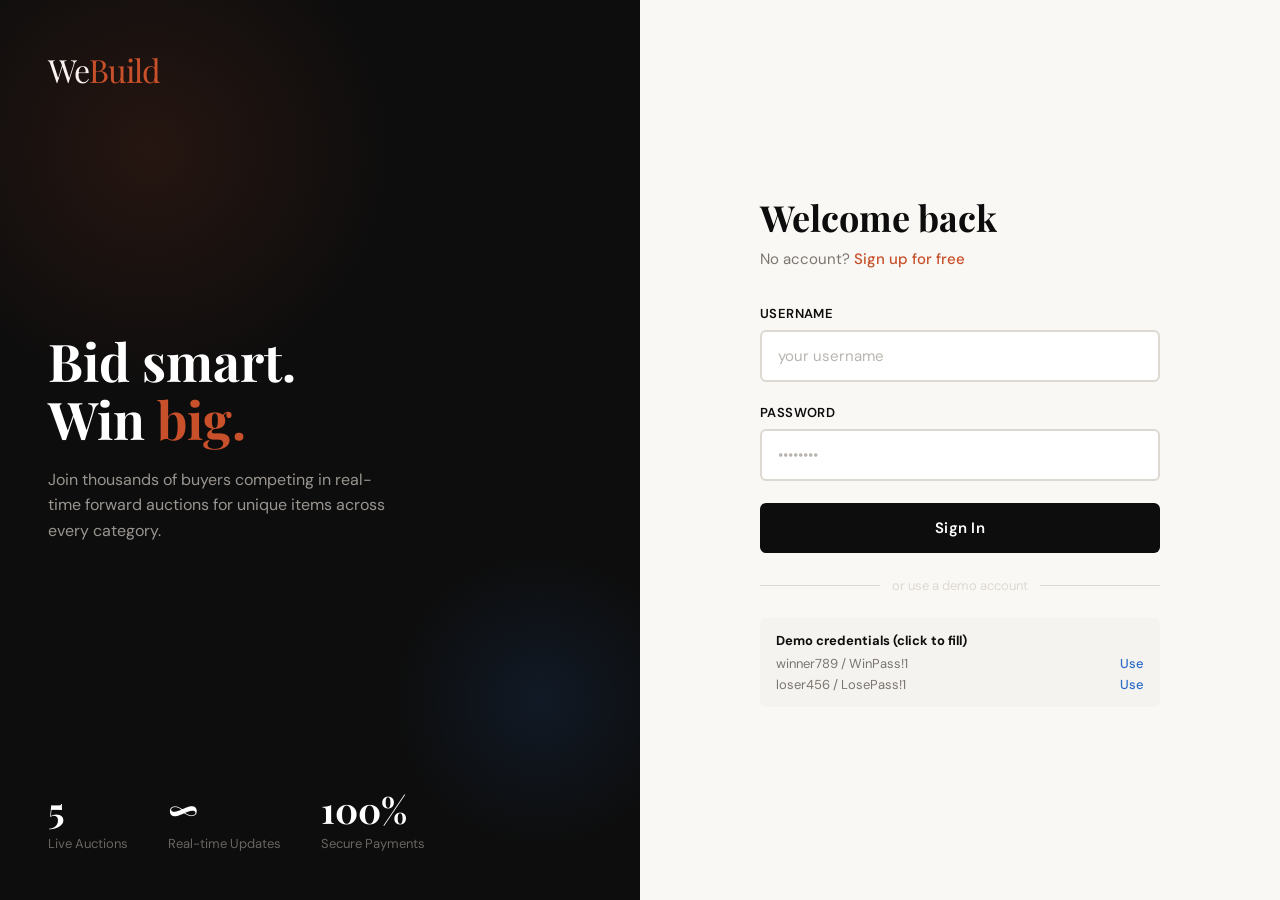
==== client/index.html @ c0a7feaf "WebSocket implemetation & initial html files for UI" ====
<!DOCTYPE html>
<html lang="en">
<head>
    <meta charset="UTF-8">
    <meta name="viewport" content="width=device-width, initial-scale=1.0">
    <title>Browse Auctions — WeBuild</title>
    <link href="https://fonts.googleapis.com/css2?family=Playfair+Display:wght@700;900&family=DM+Sans:wght@300;400;500;600&display=swap" rel="stylesheet">
    <style>
  :root {
    --ink: #0d0d0d;
    --paper: #faf8f4;
    --accent: #c8502a;
    --accent2: #2a6bc8;
    --muted: #7a7570;
    --border: #ddd9d2;
    --card: #ffffff;
  }
  * { box-sizing: border-box; margin: 0; padding: 0; }
  body { font-family: 'DM Sans', sans-serif; background: var(--paper); color: var(--ink); }

  /* NAV */
  nav {
    background: var(--ink);
    padding: 0 40px;
    display: flex;
    align-items: center;
    justify-content: space-between;
    height: 60px;
    position: sticky; top: 0; z-index: 100;
  }
  .brand { font-family: 'Playfair Display', serif; font-size: 22px; color: white; text-decoration: none; }
  .brand span { color: var(--accent); }
  .nav-right { display: flex; align-items: center; gap: 24px; }
  .nav-user { color: #9a9590; font-size: 14px; }
  .nav-user strong { color: white; }
  .btn-signout {
    background: transparent;
    border: 1px solid #444;
    color: #aaa;
    padding: 7px 16px;
    border-radius: 4px;
    font-family: 'DM Sans', sans-serif;
    font-size: 13px;
    cursor: pointer;
    transition: all 0.2s;
  }
  .btn-signout:hover { border-color: var(--accent); color: var(--accent); }

  /* HERO */
  .hero {
    background: var(--ink);
    padding: 60px 40px 48px;
    color: white;
  }
  .hero h1 { font-family: 'Playfair Display', serif; font-size: 48px; line-height: 1.1; margin-bottom: 12px; }
  .hero h1 em { color: var(--accent); font-style: normal; }
  .hero p { color: #9a9590; font-size: 16px; max-width: 500px; margin-bottom: 28px; }

  .search-row { display: flex; gap: 12px; flex-wrap: wrap; }
  .search-input-wrap { position: relative; flex: 1; min-width: 240px; max-width: 400px; }
  .search-input-wrap input {
    width: 100%;
    padding: 13px 16px 13px 44px;
    background: #1a1a1a;
    border: 1px solid #333;
    border-radius: 6px;
    color: white;
    font-family: 'DM Sans', sans-serif;
    font-size: 15px;
    outline: none;
    transition: border-color 0.2s;
  }
  .search-input-wrap input:focus { border-color: var(--accent); }
  .search-input-wrap input::placeholder { color: #555; }
  .search-icon {
    position: absolute;
    left: 14px; top: 50%;
    transform: translateY(-50%);
    color: #555; font-size: 16px;
  }
  .btn-search {
    padding: 13px 24px;
    background: var(--accent);
    color: white;
    border: none;
    border-radius: 6px;
    font-family: 'DM Sans', sans-serif;
    font-size: 15px;
    font-weight: 600;
    cursor: pointer;
    transition: background 0.2s;
  }
  .btn-search:hover { background: #b04020; }

  /* FILTERS */
  .filters {
    padding: 20px 40px;
    background: white;
    border-bottom: 1px solid var(--border);
    display: flex;
    gap: 10px;
    flex-wrap: wrap;
    align-items: center;
  }
  .filter-label { font-size: 13px; font-weight: 600; color: var(--muted); margin-right: 4px; }
  .chip {
    padding: 7px 16px;
    border-radius: 100px;
    border: 1.5px solid var(--border);
    background: white;
    font-family: 'DM Sans', sans-serif;
    font-size: 13px;
    cursor: pointer;
    transition: all 0.15s;
    color: var(--ink);
  }
  .chip:hover { border-color: var(--ink); }
  .chip.active { background: var(--ink); color: white; border-color: var(--ink); }

  /* MAIN */
  .main { padding: 36px 40px; }
  .results-info { font-size: 14px; color: var(--muted); margin-bottom: 24px; }
  .results-info strong { color: var(--ink); }

  .grid {
    display: grid;
    grid-template-columns: repeat(auto-fill, minmax(280px, 1fr));
    gap: 24px;
  }

  .card {
    background: white;
    border-radius: 10px;
    overflow: hidden;
    border: 1px solid var(--border);
    cursor: pointer;
    transition: transform 0.2s, box-shadow 0.2s;
    text-decoration: none;
    color: var(--ink);
    display: block;
  }
  .card:hover { transform: translateY(-4px); box-shadow: 0 12px 32px rgba(0,0,0,0.1); }

  .card-img {
    height: 180px;
    background: linear-gradient(135deg, #f0ece4 0%, #e0dcd4 100%);
    display: flex;
    align-items: center;
    justify-content: center;
    font-size: 56px;
    position: relative;
  }
  .card-badge {
    position: absolute;
    top: 12px; right: 12px;
    background: #22c55e;
    color: white;
    font-size: 11px;
    font-weight: 700;
    padding: 4px 10px;
    border-radius: 100px;
    text-transform: uppercase;
    letter-spacing: 0.05em;
  }
  .card-badge.ending { background: var(--accent); }

  .card-body { padding: 18px; }
  .card-category { font-size: 11px; font-weight: 700; text-transform: uppercase; letter-spacing: 0.08em; color: var(--muted); margin-bottom: 6px; }
  .card-name { font-family: 'Playfair Display', serif; font-size: 20px; margin-bottom: 4px; line-height: 1.2; }
  .card-desc { font-size: 13px; color: var(--muted); margin-bottom: 16px; line-height: 1.4; white-space: nowrap; overflow: hidden; text-overflow: ellipsis; }
  .card-footer { display: flex; justify-content: space-between; align-items: flex-end; border-top: 1px solid var(--border); padding-top: 14px; }
  .bid-info {}
  .bid-label { font-size: 11px; color: var(--muted); text-transform: uppercase; letter-spacing: 0.05em; }
  .bid-amount { font-family: 'Playfair Display', serif; font-size: 22px; color: var(--accent); }
  .timer { text-align: right; }
  .timer-label { font-size: 11px; color: var(--muted); text-transform: uppercase; letter-spacing: 0.05em; }
  .timer-value { font-size: 14px; font-weight: 600; color: var(--ink); }
  .timer-value.urgent { color: var(--accent); }

  .empty {
    text-align: center;
    padding: 80px 20px;
    color: var(--muted);
  }
  .empty h3 { font-family: 'Playfair Display', serif; font-size: 28px; color: var(--ink); margin-bottom: 8px; }

  .loading {
    display: flex;
    justify-content: center;
    padding: 80px;
  }
  .loading-dot {
    width: 10px; height: 10px;
    background: var(--accent);
    border-radius: 50%;
    margin: 0 5px;
    animation: bounce 0.8s ease-in-out infinite;
  }
  .loading-dot:nth-child(2) { animation-delay: 0.15s; }
  .loading-dot:nth-child(3) { animation-delay: 0.3s; }
  @keyframes bounce { 0%,80%,100% { transform: scale(0.8); opacity: 0.5; } 40% { transform: scale(1.2); opacity: 1; } }

  .category-emoji { font-size: 48px; }
</style>
</head>
<body>

<nav>
    <a class="brand" href="index.html">We<span>Build</span></a>
    <div class="nav-right">
        <span class="nav-user">Signed in as <strong id="navUsername"></strong></span>
        <button class="btn-signout" onclick="signOut()">Sign Out</button>
    </div>
</nav>

<div class="hero">
    <h1>Live <em>Auctions</em><br>happening now</h1>
    <p>Place your bid before the timer runs out. Highest bid wins.</p>
    <div class="search-row">
        <div class="search-input-wrap">
            <span class="search-icon">🔍</span>
            <input type="text" id="searchInput" placeholder="Search items..." onkeydown="if(event.key==='Enter') search()">
        </div>
        <button class="btn-search" onclick="search()">Search</button>
        <button class="btn-search" style="background:#333;" onclick="clearSearch()">All Items</button>
    </div>
</div>

<div class="filters">
    <span class="filter-label">Category:</span>
    <button class="chip active" onclick="filterCategory(this, '')">All</button>
    <button class="chip" onclick="filterCategory(this, 'Electronics')">Electronics</button>
    <button class="chip" onclick="filterCategory(this, 'Accessories')">Accessories</button>
    <button class="chip" onclick="filterCategory(this, 'Antiques')">Antiques</button>
    <button class="chip" onclick="filterCategory(this, 'Sports')">Sports</button>
    <button class="chip" onclick="filterCategory(this, 'Furniture')">Furniture</button>
</div>

<div class="main">
    <p class="results-info" id="resultsInfo"></p>
    <div id="grid" class="grid">
        <div class="loading">
            <div class="loading-dot"></div>
            <div class="loading-dot"></div>
            <div class="loading-dot"></div>
        </div>
    </div>
</div>

<script src="shared.js"></script>
<script>
  requireAuth();
  document.getElementById("navUsername").textContent = getUsername();

  const EMOJI = { Electronics: "💻", Accessories: "⌚", Antiques: "🏺", Sports: "🚴", Furniture: "🛋️" };

  let allItems = [];
  let activeCategory = "";

  async function loadItems(url = "/items") {
    document.getElementById("grid").innerHTML = `<div class="loading"><div class="loading-dot"></div><div class="loading-dot"></div><div class="loading-dot"></div></div>`;
    try {
      const res = await apiFetch(url);
      const data = await res.json();
      allItems = Array.isArray(data) ? data : (data.value || []);
      renderItems(allItems);
    } catch (e) {
      document.getElementById("grid").innerHTML = `<div class="empty"><h3>Could not load items</h3><p>Make sure all services are running.</p></div>`;
    }
  }

  function renderItems(items) {
    const grid = document.getElementById("grid");
    const info = document.getElementById("resultsInfo");
    if (!items.length) {
      grid.innerHTML = `<div class="empty"><h3>No items found</h3><p>Try a different search or category.</p></div>`;
      info.textContent = "No results found.";
      return;
    }
    info.innerHTML = `Showing <strong>${items.length}</strong> active auction${items.length !== 1 ? "s" : ""}`;
    grid.innerHTML = items.map(item => {
      const emoji = EMOJI[item.category] || "📦";
      const endTime = new Date(item.auctionEndTime);
      const secsLeft = Math.max(0, Math.floor((endTime - Date.now()) / 1000));
      const timeStr = formatTime(secsLeft);
      const urgent = secsLeft < 3600;
      return `
        <a class="card" href="item-detail.html?id=${item.id}">
          <div class="card-img">
            <span class="category-emoji">${emoji}</span>
            <span class="card-badge ${urgent ? 'ending' : ''}">${urgent ? 'Ending Soon' : 'Live'}</span>
          </div>
          <div class="card-body">
            <div class="card-category">${item.category}</div>
            <div class="card-name">${item.name}</div>
            <div class="card-desc">${item.description}</div>
            <div class="card-footer">
              <div class="bid-info">
                <div class="bid-label">Current Bid</div>
                <div class="bid-amount">$${item.startingPrice}</div>
              </div>
              <div class="timer">
                <div class="timer-label">Time Left</div>
                <div class="timer-value ${urgent ? 'urgent' : ''}">${timeStr}</div>
              </div>
            </div>
          </div>
        </a>`;
    }).join("");
  }

  function formatTime(secs) {
    if (secs <= 0) return "Ended";
    const d = Math.floor(secs / 86400);
    const h = Math.floor((secs % 86400) / 3600);
    const m = Math.floor((secs % 3600) / 60);
    if (d > 0) return `${d}d ${h}h`;
    if (h > 0) return `${h}h ${m}m`;
    return `${m}m ${secs % 60}s`;
  }

  function search() {
    const kw = document.getElementById("searchInput").value.trim();
    if (!kw) { loadItems(); return; }
    loadItems(`/items/search?keyword=${encodeURIComponent(kw)}`);
  }

  function clearSearch() {
    document.getElementById("searchInput").value = "";
    activeCategory = "";
    document.querySelectorAll(".chip").forEach(c => c.classList.remove("active"));
    document.querySelector(".chip").classList.add("active");
    loadItems();
  }

  function filterCategory(el, cat) {
    document.querySelectorAll(".chip").forEach(c => c.classList.remove("active"));
    el.classList.add("active");
    activeCategory = cat;
    loadItems(cat ? `/items/category/${cat}` : "/items");
  }

  loadItems();
  // Refresh bids every 15 seconds
  setInterval(() => loadItems(activeCategory ? `/items/category/${activeCategory}` : "/items"), 15000);
</script>
</body>
</html>
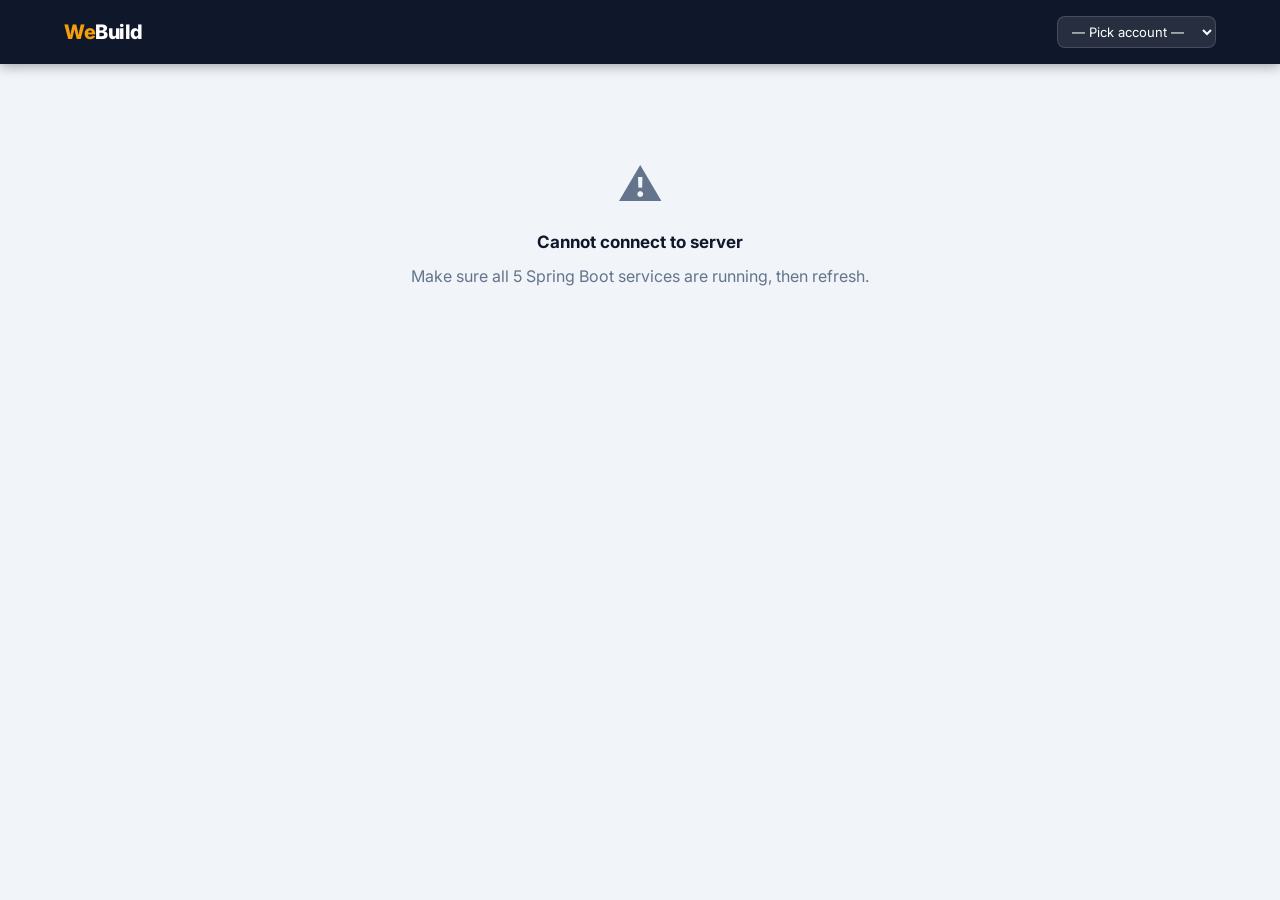
==== commit 4355c4ce: "Front End UI Files containing the front end implementation for the  Browse Items / Home, Item Detail" ====
--- a/client/index.html
+++ b/client/index.html
@@ -1,348 +1,25 @@
 <!DOCTYPE html>
 <html lang="en">
 <head>
-    <meta charset="UTF-8">
-    <meta name="viewport" content="width=device-width, initial-scale=1.0">
-    <title>Browse Auctions — WeBuild</title>
-    <link href="https://fonts.googleapis.com/css2?family=Playfair+Display:wght@700;900&family=DM+Sans:wght@300;400;500;600&display=swap" rel="stylesheet">
-    <style>
-  :root {
-    --ink: #0d0d0d;
-    --paper: #faf8f4;
-    --accent: #c8502a;
-    --accent2: #2a6bc8;
-    --muted: #7a7570;
-    --border: #ddd9d2;
-    --card: #ffffff;
-  }
-  * { box-sizing: border-box; margin: 0; padding: 0; }
-  body { font-family: 'DM Sans', sans-serif; background: var(--paper); color: var(--ink); }
-
-  /* NAV */
-  nav {
-    background: var(--ink);
-    padding: 0 40px;
-    display: flex;
-    align-items: center;
-    justify-content: space-between;
-    height: 60px;
-    position: sticky; top: 0; z-index: 100;
-  }
-  .brand { font-family: 'Playfair Display', serif; font-size: 22px; color: white; text-decoration: none; }
-  .brand span { color: var(--accent); }
-  .nav-right { display: flex; align-items: center; gap: 24px; }
-  .nav-user { color: #9a9590; font-size: 14px; }
-  .nav-user strong { color: white; }
-  .btn-signout {
-    background: transparent;
-    border: 1px solid #444;
-    color: #aaa;
-    padding: 7px 16px;
-    border-radius: 4px;
-    font-family: 'DM Sans', sans-serif;
-    font-size: 13px;
-    cursor: pointer;
-    transition: all 0.2s;
-  }
-  .btn-signout:hover { border-color: var(--accent); color: var(--accent); }
-
-  /* HERO */
-  .hero {
-    background: var(--ink);
-    padding: 60px 40px 48px;
-    color: white;
-  }
-  .hero h1 { font-family: 'Playfair Display', serif; font-size: 48px; line-height: 1.1; margin-bottom: 12px; }
-  .hero h1 em { color: var(--accent); font-style: normal; }
-  .hero p { color: #9a9590; font-size: 16px; max-width: 500px; margin-bottom: 28px; }
-
-  .search-row { display: flex; gap: 12px; flex-wrap: wrap; }
-  .search-input-wrap { position: relative; flex: 1; min-width: 240px; max-width: 400px; }
-  .search-input-wrap input {
-    width: 100%;
-    padding: 13px 16px 13px 44px;
-    background: #1a1a1a;
-    border: 1px solid #333;
-    border-radius: 6px;
-    color: white;
-    font-family: 'DM Sans', sans-serif;
-    font-size: 15px;
-    outline: none;
-    transition: border-color 0.2s;
-  }
-  .search-input-wrap input:focus { border-color: var(--accent); }
-  .search-input-wrap input::placeholder { color: #555; }
-  .search-icon {
-    position: absolute;
-    left: 14px; top: 50%;
-    transform: translateY(-50%);
-    color: #555; font-size: 16px;
-  }
-  .btn-search {
-    padding: 13px 24px;
-    background: var(--accent);
-    color: white;
-    border: none;
-    border-radius: 6px;
-    font-family: 'DM Sans', sans-serif;
-    font-size: 15px;
-    font-weight: 600;
-    cursor: pointer;
-    transition: background 0.2s;
-  }
-  .btn-search:hover { background: #b04020; }
-
-  /* FILTERS */
-  .filters {
-    padding: 20px 40px;
-    background: white;
-    border-bottom: 1px solid var(--border);
-    display: flex;
-    gap: 10px;
-    flex-wrap: wrap;
-    align-items: center;
-  }
-  .filter-label { font-size: 13px; font-weight: 600; color: var(--muted); margin-right: 4px; }
-  .chip {
-    padding: 7px 16px;
-    border-radius: 100px;
-    border: 1.5px solid var(--border);
-    background: white;
-    font-family: 'DM Sans', sans-serif;
-    font-size: 13px;
-    cursor: pointer;
-    transition: all 0.15s;
-    color: var(--ink);
-  }
-  .chip:hover { border-color: var(--ink); }
-  .chip.active { background: var(--ink); color: white; border-color: var(--ink); }
-
-  /* MAIN */
-  .main { padding: 36px 40px; }
-  .results-info { font-size: 14px; color: var(--muted); margin-bottom: 24px; }
-  .results-info strong { color: var(--ink); }
-
-  .grid {
-    display: grid;
-    grid-template-columns: repeat(auto-fill, minmax(280px, 1fr));
-    gap: 24px;
-  }
-
-  .card {
-    background: white;
-    border-radius: 10px;
-    overflow: hidden;
-    border: 1px solid var(--border);
-    cursor: pointer;
-    transition: transform 0.2s, box-shadow 0.2s;
-    text-decoration: none;
-    color: var(--ink);
-    display: block;
-  }
-  .card:hover { transform: translateY(-4px); box-shadow: 0 12px 32px rgba(0,0,0,0.1); }
-
-  .card-img {
-    height: 180px;
-    background: linear-gradient(135deg, #f0ece4 0%, #e0dcd4 100%);
-    display: flex;
-    align-items: center;
-    justify-content: center;
-    font-size: 56px;
-    position: relative;
-  }
-  .card-badge {
-    position: absolute;
-    top: 12px; right: 12px;
-    background: #22c55e;
-    color: white;
-    font-size: 11px;
-    font-weight: 700;
-    padding: 4px 10px;
-    border-radius: 100px;
-    text-transform: uppercase;
-    letter-spacing: 0.05em;
-  }
-  .card-badge.ending { background: var(--accent); }
-
-  .card-body { padding: 18px; }
-  .card-category { font-size: 11px; font-weight: 700; text-transform: uppercase; letter-spacing: 0.08em; color: var(--muted); margin-bottom: 6px; }
-  .card-name { font-family: 'Playfair Display', serif; font-size: 20px; margin-bottom: 4px; line-height: 1.2; }
-  .card-desc { font-size: 13px; color: var(--muted); margin-bottom: 16px; line-height: 1.4; white-space: nowrap; overflow: hidden; text-overflow: ellipsis; }
-  .card-footer { display: flex; justify-content: space-between; align-items: flex-end; border-top: 1px solid var(--border); padding-top: 14px; }
-  .bid-info {}
-  .bid-label { font-size: 11px; color: var(--muted); text-transform: uppercase; letter-spacing: 0.05em; }
-  .bid-amount { font-family: 'Playfair Display', serif; font-size: 22px; color: var(--accent); }
-  .timer { text-align: right; }
-  .timer-label { font-size: 11px; color: var(--muted); text-transform: uppercase; letter-spacing: 0.05em; }
-  .timer-value { font-size: 14px; font-weight: 600; color: var(--ink); }
-  .timer-value.urgent { color: var(--accent); }
-
-  .empty {
-    text-align: center;
-    padding: 80px 20px;
-    color: var(--muted);
-  }
-  .empty h3 { font-family: 'Playfair Display', serif; font-size: 28px; color: var(--ink); margin-bottom: 8px; }
-
-  .loading {
-    display: flex;
-    justify-content: center;
-    padding: 80px;
-  }
-  .loading-dot {
-    width: 10px; height: 10px;
-    background: var(--accent);
-    border-radius: 50%;
-    margin: 0 5px;
-    animation: bounce 0.8s ease-in-out infinite;
-  }
-  .loading-dot:nth-child(2) { animation-delay: 0.15s; }
-  .loading-dot:nth-child(3) { animation-delay: 0.3s; }
-  @keyframes bounce { 0%,80%,100% { transform: scale(0.8); opacity: 0.5; } 40% { transform: scale(1.2); opacity: 1; } }
-
-  .category-emoji { font-size: 48px; }
-</style>
+  <meta charset="UTF-8">
+  <meta name="viewport" content="width=device-width, initial-scale=1.0">
+  <title>WeBuild Auctions</title>
+  <link rel="preconnect" href="https://fonts.googleapis.com">
+  <link href="https://fonts.googleapis.com/css2?family=Inter:wght@400;500;600;700;800&display=swap" rel="stylesheet">
+  <link rel="stylesheet" href="css/styles.css">
 </head>
 <body>
+  <div id="app">
+    <header id="header"></header>
+    <main id="main"></main>
+  </div>
 
-<nav>
-    <a class="brand" href="index.html">We<span>Build</span></a>
-    <div class="nav-right">
-        <span class="nav-user">Signed in as <strong id="navUsername"></strong></span>
-        <button class="btn-signout" onclick="signOut()">Sign Out</button>
-    </div>
-</nav>
-
-<div class="hero">
-    <h1>Live <em>Auctions</em><br>happening now</h1>
-    <p>Place your bid before the timer runs out. Highest bid wins.</p>
-    <div class="search-row">
-        <div class="search-input-wrap">
-            <span class="search-icon">🔍</span>
-            <input type="text" id="searchInput" placeholder="Search items..." onkeydown="if(event.key==='Enter') search()">
-        </div>
-        <button class="btn-search" onclick="search()">Search</button>
-        <button class="btn-search" style="background:#333;" onclick="clearSearch()">All Items</button>
-    </div>
-</div>
-
-<div class="filters">
-    <span class="filter-label">Category:</span>
-    <button class="chip active" onclick="filterCategory(this, '')">All</button>
-    <button class="chip" onclick="filterCategory(this, 'Electronics')">Electronics</button>
-    <button class="chip" onclick="filterCategory(this, 'Accessories')">Accessories</button>
-    <button class="chip" onclick="filterCategory(this, 'Antiques')">Antiques</button>
-    <button class="chip" onclick="filterCategory(this, 'Sports')">Sports</button>
-    <button class="chip" onclick="filterCategory(this, 'Furniture')">Furniture</button>
-</div>
-
-<div class="main">
-    <p class="results-info" id="resultsInfo"></p>
-    <div id="grid" class="grid">
-        <div class="loading">
-            <div class="loading-dot"></div>
-            <div class="loading-dot"></div>
-            <div class="loading-dot"></div>
-        </div>
-    </div>
-</div>
-
-<script src="shared.js"></script>
-<script>
-  requireAuth();
-  document.getElementById("navUsername").textContent = getUsername();
-
-  const EMOJI = { Electronics: "💻", Accessories: "⌚", Antiques: "🏺", Sports: "🚴", Furniture: "🛋️" };
-
-  let allItems = [];
-  let activeCategory = "";
-
-  async function loadItems(url = "/items") {
-    document.getElementById("grid").innerHTML = `<div class="loading"><div class="loading-dot"></div><div class="loading-dot"></div><div class="loading-dot"></div></div>`;
-    try {
-      const res = await apiFetch(url);
-      const data = await res.json();
-      allItems = Array.isArray(data) ? data : (data.value || []);
-      renderItems(allItems);
-    } catch (e) {
-      document.getElementById("grid").innerHTML = `<div class="empty"><h3>Could not load items</h3><p>Make sure all services are running.</p></div>`;
-    }
-  }
-
-  function renderItems(items) {
-    const grid = document.getElementById("grid");
-    const info = document.getElementById("resultsInfo");
-    if (!items.length) {
-      grid.innerHTML = `<div class="empty"><h3>No items found</h3><p>Try a different search or category.</p></div>`;
-      info.textContent = "No results found.";
-      return;
-    }
-    info.innerHTML = `Showing <strong>${items.length}</strong> active auction${items.length !== 1 ? "s" : ""}`;
-    grid.innerHTML = items.map(item => {
-      const emoji = EMOJI[item.category] || "📦";
-      const endTime = new Date(item.auctionEndTime);
-      const secsLeft = Math.max(0, Math.floor((endTime - Date.now()) / 1000));
-      const timeStr = formatTime(secsLeft);
-      const urgent = secsLeft < 3600;
-      return `
-        <a class="card" href="item-detail.html?id=${item.id}">
-          <div class="card-img">
-            <span class="category-emoji">${emoji}</span>
-            <span class="card-badge ${urgent ? 'ending' : ''}">${urgent ? 'Ending Soon' : 'Live'}</span>
-          </div>
-          <div class="card-body">
-            <div class="card-category">${item.category}</div>
-            <div class="card-name">${item.name}</div>
-            <div class="card-desc">${item.description}</div>
-            <div class="card-footer">
-              <div class="bid-info">
-                <div class="bid-label">Current Bid</div>
-                <div class="bid-amount">$${item.startingPrice}</div>
-              </div>
-              <div class="timer">
-                <div class="timer-label">Time Left</div>
-                <div class="timer-value ${urgent ? 'urgent' : ''}">${timeStr}</div>
-              </div>
-            </div>
-          </div>
-        </a>`;
-    }).join("");
-  }
-
-  function formatTime(secs) {
-    if (secs <= 0) return "Ended";
-    const d = Math.floor(secs / 86400);
-    const h = Math.floor((secs % 86400) / 3600);
-    const m = Math.floor((secs % 3600) / 60);
-    if (d > 0) return `${d}d ${h}h`;
-    if (h > 0) return `${h}h ${m}m`;
-    return `${m}m ${secs % 60}s`;
-  }
-
-  function search() {
-    const kw = document.getElementById("searchInput").value.trim();
-    if (!kw) { loadItems(); return; }
-    loadItems(`/items/search?keyword=${encodeURIComponent(kw)}`);
-  }
-
-  function clearSearch() {
-    document.getElementById("searchInput").value = "";
-    activeCategory = "";
-    document.querySelectorAll(".chip").forEach(c => c.classList.remove("active"));
-    document.querySelector(".chip").classList.add("active");
-    loadItems();
-  }
-
-  function filterCategory(el, cat) {
-    document.querySelectorAll(".chip").forEach(c => c.classList.remove("active"));
-    el.classList.add("active");
-    activeCategory = cat;
-    loadItems(cat ? `/items/category/${cat}` : "/items");
-  }
-
-  loadItems();
-  // Refresh bids every 15 seconds
-  setInterval(() => loadItems(activeCategory ? `/items/category/${activeCategory}` : "/items"), 15000);
-</script>
+  <script src="js/auth.js"></script>
+  <script src="js/api.js"></script>
+  <script src="js/pages/home.js"></script>
+  <script src="js/pages/item.js"></script>
+  <script src="js/pages/payment.js"></script>
+  <script src="js/pages/receipt.js"></script>
+  <script src="js/app.js"></script>
 </body>
-</html>+</html>
--- a/client/css/styles.css
+++ b/client/css/styles.css
@@ -0,0 +1,551 @@
+/* ── Reset ─────────────────────────────────────────── */
+*, *::before, *::after { box-sizing: border-box; margin: 0; padding: 0; }
+a { color: inherit; text-decoration: none; }
+button { font-family: inherit; }
+input, select, textarea { font-family: inherit; }
+
+/* ── Design tokens ─────────────────────────────────── */
+:root {
+  --primary:       #0f172a;
+  --primary-light: #1e293b;
+  --accent:        #f59e0b;
+  --accent-dark:   #d97706;
+  --success:       #059669;
+  --danger:        #dc2626;
+  --bg:            #f1f5f9;
+  --card:          #ffffff;
+  --text:          #0f172a;
+  --text-muted:    #64748b;
+  --border:        #e2e8f0;
+  --radius:        12px;
+  --radius-sm:     8px;
+  --shadow:        0 1px 3px rgba(0,0,0,.08), 0 4px 16px rgba(0,0,0,.06);
+  --shadow-lg:     0 4px 6px rgba(0,0,0,.07), 0 20px 40px rgba(0,0,0,.1);
+  --transition:    180ms ease;
+}
+
+/* ── Base ──────────────────────────────────────────── */
+body {
+  font-family: 'Inter', system-ui, sans-serif;
+  background: var(--bg);
+  color: var(--text);
+  min-height: 100vh;
+  line-height: 1.5;
+}
+
+/* ── Navigation ────────────────────────────────────── */
+#header {
+  background: var(--primary);
+  position: sticky;
+  top: 0;
+  z-index: 100;
+  box-shadow: 0 2px 12px rgba(0,0,0,.35);
+}
+.nav {
+  max-width: 1200px;
+  margin: 0 auto;
+  padding: 0 24px;
+  height: 64px;
+  display: flex;
+  align-items: center;
+  gap: 20px;
+}
+.nav-brand {
+  font-size: 20px;
+  font-weight: 800;
+  color: var(--accent);
+  cursor: pointer;
+  letter-spacing: -0.5px;
+  flex-shrink: 0;
+}
+.nav-brand span { color: #fff; }
+.nav-spacer { flex: 1; }
+.nav-right {
+  display: flex;
+  align-items: center;
+  gap: 12px;
+}
+.nav-username {
+  font-size: 13px;
+  color: #94a3b8;
+  font-weight: 500;
+}
+.nav-select {
+  background: rgba(255,255,255,.1);
+  border: 1px solid rgba(255,255,255,.15);
+  color: #fff;
+  padding: 6px 10px;
+  border-radius: 8px;
+  font-size: 13px;
+  cursor: pointer;
+  outline: none;
+}
+.nav-select option { background: var(--primary-light); color: #fff; }
+
+/* ── Layout ────────────────────────────────────────── */
+#main {
+  max-width: 1200px;
+  margin: 0 auto;
+  padding: 32px 24px 80px;
+}
+
+/* ── Card ──────────────────────────────────────────── */
+.card {
+  background: var(--card);
+  border-radius: var(--radius);
+  box-shadow: var(--shadow);
+  padding: 24px;
+}
+
+/* ── Buttons ───────────────────────────────────────── */
+.btn {
+  display: inline-flex;
+  align-items: center;
+  justify-content: center;
+  gap: 6px;
+  padding: 10px 20px;
+  border-radius: var(--radius-sm);
+  font-size: 14px;
+  font-weight: 600;
+  cursor: pointer;
+  transition: all var(--transition);
+  border: none;
+  white-space: nowrap;
+}
+.btn:disabled { opacity: .5; cursor: not-allowed; }
+.btn-primary  { background: var(--accent); color: var(--primary); }
+.btn-primary:hover:not(:disabled)  { background: var(--accent-dark); }
+.btn-dark     { background: var(--primary); color: #fff; }
+.btn-dark:hover:not(:disabled)    { background: var(--primary-light); }
+.btn-outline  { background: transparent; border: 1.5px solid var(--border); color: var(--text); }
+.btn-outline:hover:not(:disabled) { background: var(--bg); border-color: #94a3b8; }
+.btn-success  { background: var(--success); color: #fff; }
+.btn-danger   { background: var(--danger); color: #fff; }
+.btn-lg  { padding: 14px 28px; font-size: 15px; border-radius: var(--radius); }
+.btn-full { width: 100%; }
+
+/* ── Forms ─────────────────────────────────────────── */
+.form-group { margin-bottom: 16px; }
+.form-label {
+  display: block;
+  font-size: 13px;
+  font-weight: 600;
+  margin-bottom: 6px;
+}
+.form-input {
+  width: 100%;
+  padding: 10px 14px;
+  border: 1.5px solid var(--border);
+  border-radius: var(--radius-sm);
+  font-size: 14px;
+  color: var(--text);
+  background: #fff;
+  transition: border-color var(--transition);
+  outline: none;
+}
+.form-input:focus {
+  border-color: var(--accent);
+  box-shadow: 0 0 0 3px rgba(245,158,11,.12);
+}
+.form-input::placeholder { color: #94a3b8; }
+.form-row { display: grid; grid-template-columns: 1fr 1fr; gap: 12px; }
+
+/* ── Badges ────────────────────────────────────────── */
+.badge {
+  display: inline-flex;
+  align-items: center;
+  padding: 3px 10px;
+  border-radius: 100px;
+  font-size: 12px;
+  font-weight: 600;
+}
+.badge-electronics { background: #dbeafe; color: #1d4ed8; }
+.badge-accessories { background: #ede9fe; color: #6d28d9; }
+.badge-antiques    { background: #fef3c7; color: #92400e; }
+.badge-sports      { background: #d1fae5; color: #065f46; }
+.badge-furniture   { background: #fde8d8; color: #9a3412; }
+.badge-default     { background: #f1f5f9; color: #475569; }
+.badge-open        { background: #d1fae5; color: #065f46; }
+.badge-closed      { background: #fee2e2; color: #991b1b; }
+
+/* ── Page header ───────────────────────────────────── */
+.page-header { margin-bottom: 28px; }
+.page-title  { font-size: 28px; font-weight: 800; letter-spacing: -0.5px; margin-bottom: 4px; }
+.page-subtitle { color: var(--text-muted); font-size: 15px; }
+
+/* ── Search & Category bar ─────────────────────────── */
+.search-bar { display: flex; gap: 8px; margin-bottom: 16px; }
+.search-bar .form-input { flex: 1; }
+
+.categories { display: flex; flex-wrap: wrap; gap: 8px; margin-bottom: 28px; }
+.cat-btn {
+  padding: 6px 16px;
+  border-radius: 100px;
+  font-size: 13px;
+  font-weight: 500;
+  cursor: pointer;
+  border: 1.5px solid var(--border);
+  background: #fff;
+  color: var(--text-muted);
+  transition: all var(--transition);
+}
+.cat-btn.active, .cat-btn:hover {
+  background: var(--primary);
+  border-color: var(--primary);
+  color: #fff;
+}
+
+/* ── Item Grid ─────────────────────────────────────── */
+.items-grid {
+  display: grid;
+  grid-template-columns: repeat(auto-fill, minmax(290px, 1fr));
+  gap: 20px;
+}
+.item-card {
+  background: var(--card);
+  border-radius: var(--radius);
+  box-shadow: var(--shadow);
+  overflow: hidden;
+  cursor: pointer;
+  transition: transform var(--transition), box-shadow var(--transition);
+  border: 1.5px solid transparent;
+}
+.item-card:hover {
+  transform: translateY(-3px);
+  box-shadow: var(--shadow-lg);
+  border-color: var(--border);
+}
+.item-card-thumb {
+  height: 150px;
+  display: flex;
+  align-items: center;
+  justify-content: center;
+  font-size: 68px;
+  background: linear-gradient(135deg, #f8fafc, #e2e8f0);
+}
+.item-card-body { padding: 16px; }
+.item-card-header {
+  display: flex;
+  align-items: flex-start;
+  justify-content: space-between;
+  gap: 8px;
+  margin-bottom: 6px;
+}
+.item-card-name { font-size: 15px; font-weight: 700; line-height: 1.3; }
+.item-card-desc {
+  font-size: 13px;
+  color: var(--text-muted);
+  margin-bottom: 12px;
+  display: -webkit-box;
+  -webkit-line-clamp: 2;
+  -webkit-box-orient: vertical;
+  overflow: hidden;
+}
+.item-card-footer {
+  display: flex;
+  align-items: center;
+  justify-content: space-between;
+  padding-top: 12px;
+  border-top: 1px solid var(--border);
+}
+.bid-label {
+  font-size: 11px;
+  text-transform: uppercase;
+  letter-spacing: 0.5px;
+  color: var(--text-muted);
+  font-weight: 600;
+}
+.bid-amount { font-size: 19px; font-weight: 800; }
+
+/* ── Countdown pill (cards) ────────────────────────── */
+.countdown {
+  font-size: 12px;
+  font-weight: 700;
+  padding: 4px 10px;
+  border-radius: 6px;
+  background: #f1f5f9;
+  color: var(--text-muted);
+}
+.countdown.warning { background: #fef3c7; color: #92400e; }
+.countdown.urgent  { background: #fee2e2; color: var(--danger); }
+.countdown.ended   { background: #f1f5f9; color: var(--text-muted); }
+
+/* ── Big countdown (item panel) ────────────────────── */
+.countdown-big { display: flex; gap: 10px; justify-content: center; margin: 12px 0 20px; }
+.countdown-unit {
+  display: flex;
+  flex-direction: column;
+  align-items: center;
+  background: var(--bg);
+  padding: 10px 14px;
+  border-radius: var(--radius-sm);
+  min-width: 60px;
+}
+.countdown-value { font-size: 26px; font-weight: 800; line-height: 1; }
+.countdown-unit-label {
+  font-size: 10px;
+  text-transform: uppercase;
+  letter-spacing: 0.5px;
+  color: var(--text-muted);
+  font-weight: 700;
+  margin-top: 4px;
+}
+
+/* ── Item detail layout ────────────────────────────── */
+.item-detail-grid {
+  display: grid;
+  grid-template-columns: 1fr 370px;
+  gap: 24px;
+  align-items: start;
+}
+@media (max-width: 780px) {
+  .item-detail-grid { grid-template-columns: 1fr; }
+  .form-row { grid-template-columns: 1fr; }
+}
+.item-hero {
+  height: 260px;
+  display: flex;
+  align-items: center;
+  justify-content: center;
+  font-size: 110px;
+  background: linear-gradient(135deg, #f8fafc, #e2e8f0);
+  border-radius: var(--radius);
+  margin-bottom: 20px;
+}
+.item-meta { display: flex; flex-wrap: wrap; gap: 8px; margin-bottom: 12px; }
+.detail-title  { font-size: 24px; font-weight: 800; letter-spacing: -0.5px; margin-bottom: 10px; line-height: 1.3; }
+.detail-desc   { color: var(--text-muted); font-size: 15px; line-height: 1.7; margin-bottom: 20px; }
+.detail-specs  { display: grid; grid-template-columns: 1fr 1fr; gap: 10px; margin-bottom: 24px; }
+.spec-item     { background: var(--bg); padding: 12px; border-radius: var(--radius-sm); }
+.spec-label    { font-size: 11px; text-transform: uppercase; letter-spacing: 0.5px; color: var(--text-muted); font-weight: 600; margin-bottom: 3px; }
+.spec-value    { font-size: 14px; font-weight: 600; }
+
+/* ── Auction panel ─────────────────────────────────── */
+.auction-panel { position: sticky; top: 88px; }
+.current-bid-display {
+  text-align: center;
+  padding: 18px;
+  background: var(--bg);
+  border-radius: var(--radius-sm);
+  margin-bottom: 18px;
+}
+.current-bid-label { font-size: 11px; text-transform: uppercase; letter-spacing: 0.5px; color: var(--text-muted); font-weight: 700; }
+.current-bid-value { font-size: 38px; font-weight: 800; letter-spacing: -1px; }
+.current-bid-by    { font-size: 13px; color: var(--text-muted); margin-top: 2px; }
+
+.bid-form { display: flex; flex-direction: column; gap: 10px; }
+.bid-input-wrapper { position: relative; }
+.bid-currency {
+  position: absolute;
+  left: 14px;
+  top: 50%;
+  transform: translateY(-50%);
+  font-weight: 700;
+  color: var(--text-muted);
+  font-size: 16px;
+}
+.bid-input-wrapper .form-input { padding-left: 28px; font-size: 22px; font-weight: 700; height: 54px; }
+.bid-hint { font-size: 12px; color: var(--text-muted); text-align: center; }
+
+/* ── Bid History ───────────────────────────────────── */
+.bid-history { margin-top: 28px; }
+.section-title { font-size: 16px; font-weight: 700; margin-bottom: 14px; }
+.bid-table { width: 100%; border-collapse: collapse; font-size: 14px; }
+.bid-table th {
+  text-align: left;
+  padding: 8px 12px;
+  font-size: 11px;
+  text-transform: uppercase;
+  letter-spacing: 0.5px;
+  color: var(--text-muted);
+  font-weight: 700;
+  border-bottom: 1.5px solid var(--border);
+}
+.bid-table td { padding: 10px 12px; border-bottom: 1px solid var(--border); }
+.bid-table tr:last-child td { border-bottom: none; }
+.bid-winner-row { background: #f0fdf4; }
+
+/* ── Winner / Ended banners ────────────────────────── */
+.winner-banner {
+  text-align: center;
+  padding: 28px 20px;
+  background: linear-gradient(135deg, #f0fdf4, #dcfce7);
+  border: 2px solid #86efac;
+  border-radius: var(--radius);
+  margin-bottom: 16px;
+}
+.winner-icon   { font-size: 52px; margin-bottom: 8px; }
+.winner-title  { font-size: 20px; font-weight: 800; color: #065f46; margin-bottom: 4px; }
+.winner-amount { font-size: 34px; font-weight: 800; color: #065f46; margin: 6px 0; }
+.winner-username { font-size: 14px; color: #047857; }
+
+.ended-banner {
+  text-align: center;
+  padding: 24px;
+  background: var(--bg);
+  border-radius: var(--radius);
+  border: 1.5px solid var(--border);
+  margin-bottom: 16px;
+}
+
+/* ── Payment ───────────────────────────────────────── */
+.payment-grid { display: grid; grid-template-columns: 1fr 360px; gap: 24px; align-items: start; }
+@media (max-width: 780px) { .payment-grid { grid-template-columns: 1fr; } }
+
+.order-row {
+  display: flex;
+  justify-content: space-between;
+  align-items: center;
+  padding: 9px 0;
+  border-bottom: 1px solid var(--border);
+  font-size: 14px;
+}
+.order-row:last-child { border-bottom: none; }
+.order-total {
+  display: flex;
+  justify-content: space-between;
+  align-items: center;
+  padding: 14px 0 0;
+  margin-top: 8px;
+  border-top: 2px solid var(--text);
+  font-weight: 800;
+  font-size: 16px;
+}
+
+.shipping-options { display: flex; flex-direction: column; gap: 10px; margin-bottom: 20px; }
+.shipping-option {
+  border: 1.5px solid var(--border);
+  border-radius: var(--radius-sm);
+  padding: 14px;
+  cursor: pointer;
+  transition: all var(--transition);
+  display: flex;
+  align-items: center;
+  gap: 12px;
+}
+.shipping-option.selected { border-color: var(--accent); background: #fffbeb; }
+.shipping-option input[type="radio"] { accent-color: var(--accent); flex-shrink: 0; }
+.shipping-option-info { flex: 1; }
+.shipping-option-name   { font-weight: 600; font-size: 14px; }
+.shipping-option-detail { font-size: 12px; color: var(--text-muted); }
+.shipping-option-price  { font-weight: 700; font-size: 14px; }
+
+.card-input { font-family: 'Courier New', monospace; letter-spacing: 2px; }
+
+/* ── Receipt ───────────────────────────────────────── */
+.receipt-wrap { max-width: 540px; margin: 0 auto; }
+.receipt-header {
+  text-align: center;
+  padding-bottom: 24px;
+  border-bottom: 2px dashed var(--border);
+  margin-bottom: 24px;
+}
+.receipt-icon  { font-size: 52px; margin-bottom: 8px; }
+.receipt-title { font-size: 22px; font-weight: 800; color: var(--success); }
+.receipt-sub   { color: var(--text-muted); font-size: 13px; margin-top: 4px; }
+.receipt-row {
+  display: flex;
+  justify-content: space-between;
+  align-items: center;
+  padding: 10px 0;
+  border-bottom: 1px solid var(--border);
+  font-size: 14px;
+}
+.receipt-row:last-of-type { border-bottom: none; }
+.receipt-row-lbl { color: var(--text-muted); }
+.receipt-row-val { font-weight: 600; }
+.receipt-total {
+  display: flex;
+  justify-content: space-between;
+  align-items: center;
+  padding: 14px 0 0;
+  margin-top: 8px;
+  border-top: 2px solid var(--text);
+  font-weight: 800;
+  font-size: 18px;
+}
+
+/* ── Alerts ────────────────────────────────────────── */
+.alert { padding: 12px 14px; border-radius: var(--radius-sm); font-size: 14px; margin-bottom: 14px; }
+.alert-error   { background: #fee2e2; color: #991b1b; border: 1px solid #fca5a5; }
+.alert-success { background: #d1fae5; color: #065f46; border: 1px solid #6ee7b7; }
+.alert-info    { background: #dbeafe; color: #1e40af; border: 1px solid #93c5fd; }
+.alert-warn    { background: #fef3c7; color: #92400e; border: 1px solid #fcd34d; }
+
+/* ── Toast ─────────────────────────────────────────── */
+.toast-container {
+  position: fixed;
+  bottom: 24px;
+  right: 24px;
+  display: flex;
+  flex-direction: column;
+  gap: 8px;
+  z-index: 999;
+}
+.toast {
+  padding: 12px 18px;
+  border-radius: var(--radius-sm);
+  font-size: 14px;
+  font-weight: 500;
+  color: #fff;
+  min-width: 240px;
+  max-width: 360px;
+  box-shadow: var(--shadow-lg);
+  animation: slideIn 200ms ease;
+}
+.toast-success { background: var(--success); }
+.toast-error   { background: var(--danger); }
+.toast-info    { background: var(--primary); }
+@keyframes slideIn {
+  from { transform: translateX(110%); opacity: 0; }
+  to   { transform: translateX(0);    opacity: 1; }
+}
+
+/* ── Loading / Empty ───────────────────────────────── */
+.loading {
+  display: flex;
+  align-items: center;
+  justify-content: center;
+  padding: 64px;
+  color: var(--text-muted);
+  flex-direction: column;
+  gap: 14px;
+}
+.spinner {
+  width: 32px;
+  height: 32px;
+  border: 3px solid var(--border);
+  border-top-color: var(--accent);
+  border-radius: 50%;
+  animation: spin .7s linear infinite;
+}
+@keyframes spin { to { transform: rotate(360deg); } }
+
+.empty-state { text-align: center; padding: 56px 24px; color: var(--text-muted); }
+.empty-state-icon  { font-size: 44px; margin-bottom: 12px; }
+.empty-state-title { font-size: 17px; font-weight: 700; color: var(--text); margin-bottom: 6px; }
+
+/* ── Misc helpers ──────────────────────────────────── */
+.back-btn {
+  display: inline-flex;
+  align-items: center;
+  gap: 6px;
+  color: var(--text-muted);
+  font-size: 14px;
+  font-weight: 500;
+  cursor: pointer;
+  margin-bottom: 20px;
+  transition: color var(--transition);
+}
+.back-btn:hover { color: var(--text); }
+
+.divider { height: 1px; background: var(--border); margin: 18px 0; }
+
+.section-label {
+  font-size: 12px;
+  font-weight: 700;
+  text-transform: uppercase;
+  letter-spacing: 0.5px;
+  color: var(--text-muted);
+  margin-bottom: 12px;
+}
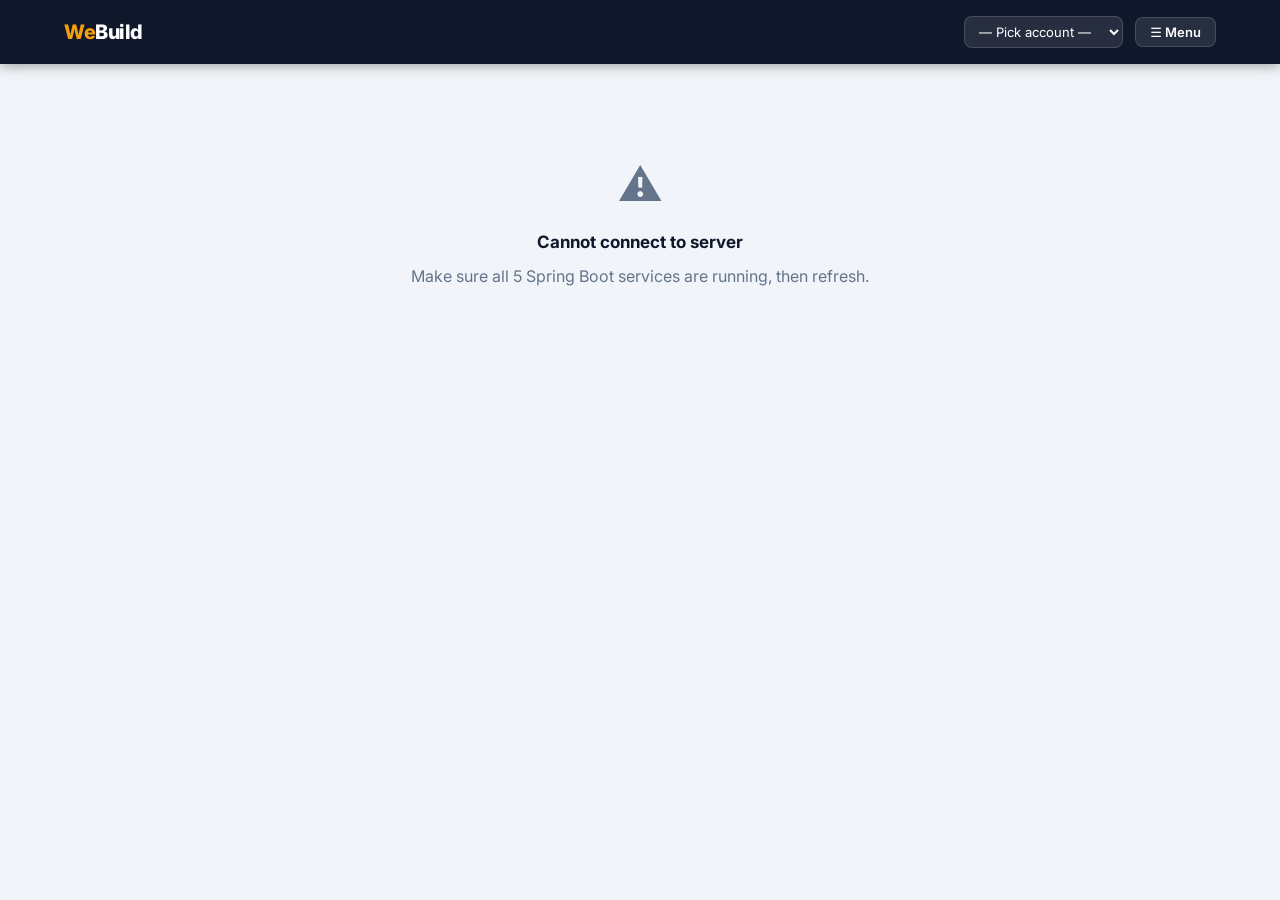
==== commit 80422966: "Add frontend UI with live timers, sell/listings/purchases pages, and item delete - Built full SPA fr" ====
--- a/client/index.html
+++ b/client/index.html
@@ -20,6 +20,9 @@
   <script src="js/pages/item.js"></script>
   <script src="js/pages/payment.js"></script>
   <script src="js/pages/receipt.js"></script>
+  <script src="js/pages/sell.js"></script>
+  <script src="js/pages/my-listings.js"></script>
+  <script src="js/pages/purchases.js"></script>
   <script src="js/app.js"></script>
 </body>
 </html>
--- a/client/css/styles.css
+++ b/client/css/styles.css
@@ -82,6 +82,53 @@
 }
 .nav-select option { background: var(--primary-light); color: #fff; }
 
+/* ── Nav dropdown menu ─────────────────────────────── */
+.nav-menu { position: relative; }
+.nav-menu-btn {
+  background: rgba(255,255,255,.1);
+  border: 1px solid rgba(255,255,255,.15);
+  color: #fff;
+  padding: 6px 14px;
+  border-radius: 8px;
+  cursor: pointer;
+  font-size: 13px;
+  font-weight: 600;
+  transition: background var(--transition);
+  white-space: nowrap;
+}
+.nav-menu-btn:hover { background: rgba(255,255,255,.2); }
+.nav-dropdown {
+  display: none;
+  position: absolute;
+  top: calc(100% + 8px);
+  right: 0;
+  background: #fff;
+  border-radius: var(--radius-sm);
+  box-shadow: var(--shadow-lg);
+  border: 1px solid var(--border);
+  min-width: 180px;
+  z-index: 200;
+  overflow: hidden;
+}
+.nav-dropdown.open { display: block; }
+.nav-dropdown-item {
+  display: flex;
+  align-items: center;
+  gap: 10px;
+  padding: 11px 16px;
+  font-size: 14px;
+  font-weight: 500;
+  color: var(--text);
+  cursor: pointer;
+  transition: background var(--transition);
+  border: none;
+  background: none;
+  width: 100%;
+  text-align: left;
+}
+.nav-dropdown-item:hover { background: var(--bg); }
+.nav-dropdown-divider { height: 1px; background: var(--border); margin: 4px 0; }
+
 /* ── Layout ────────────────────────────────────────── */
 #main {
   max-width: 1200px;
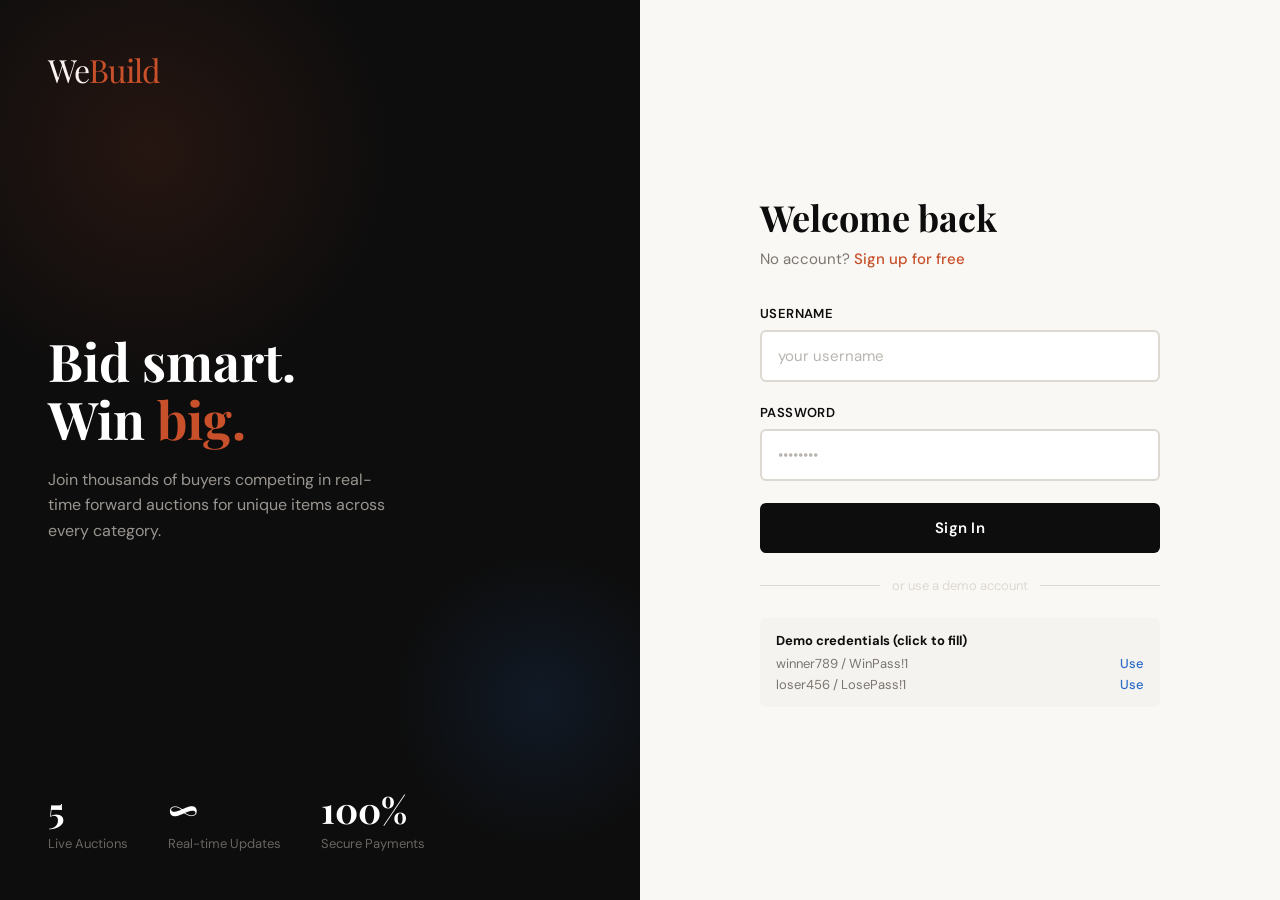
==== commit d9ec1ef0: "Merge remote-tracking branch 'origin/dursen-del2'" ====
--- a/client/index.html
+++ b/client/index.html
@@ -1,28 +1,348 @@
 <!DOCTYPE html>
 <html lang="en">
 <head>
-  <meta charset="UTF-8">
-  <meta name="viewport" content="width=device-width, initial-scale=1.0">
-  <title>WeBuild Auctions</title>
-  <link rel="preconnect" href="https://fonts.googleapis.com">
-  <link href="https://fonts.googleapis.com/css2?family=Inter:wght@400;500;600;700;800&display=swap" rel="stylesheet">
-  <link rel="stylesheet" href="css/styles.css">
+    <meta charset="UTF-8">
+    <meta name="viewport" content="width=device-width, initial-scale=1.0">
+    <title>Browse Auctions — WeBuild</title>
+    <link href="https://fonts.googleapis.com/css2?family=Playfair+Display:wght@700;900&family=DM+Sans:wght@300;400;500;600&display=swap" rel="stylesheet">
+    <style>
+  :root {
+    --ink: #0d0d0d;
+    --paper: #faf8f4;
+    --accent: #c8502a;
+    --accent2: #2a6bc8;
+    --muted: #7a7570;
+    --border: #ddd9d2;
+    --card: #ffffff;
+  }
+  * { box-sizing: border-box; margin: 0; padding: 0; }
+  body { font-family: 'DM Sans', sans-serif; background: var(--paper); color: var(--ink); }
+
+  /* NAV */
+  nav {
+    background: var(--ink);
+    padding: 0 40px;
+    display: flex;
+    align-items: center;
+    justify-content: space-between;
+    height: 60px;
+    position: sticky; top: 0; z-index: 100;
+  }
+  .brand { font-family: 'Playfair Display', serif; font-size: 22px; color: white; text-decoration: none; }
+  .brand span { color: var(--accent); }
+  .nav-right { display: flex; align-items: center; gap: 24px; }
+  .nav-user { color: #9a9590; font-size: 14px; }
+  .nav-user strong { color: white; }
+  .btn-signout {
+    background: transparent;
+    border: 1px solid #444;
+    color: #aaa;
+    padding: 7px 16px;
+    border-radius: 4px;
+    font-family: 'DM Sans', sans-serif;
+    font-size: 13px;
+    cursor: pointer;
+    transition: all 0.2s;
+  }
+  .btn-signout:hover { border-color: var(--accent); color: var(--accent); }
+
+  /* HERO */
+  .hero {
+    background: var(--ink);
+    padding: 60px 40px 48px;
+    color: white;
+  }
+  .hero h1 { font-family: 'Playfair Display', serif; font-size: 48px; line-height: 1.1; margin-bottom: 12px; }
+  .hero h1 em { color: var(--accent); font-style: normal; }
+  .hero p { color: #9a9590; font-size: 16px; max-width: 500px; margin-bottom: 28px; }
+
+  .search-row { display: flex; gap: 12px; flex-wrap: wrap; }
+  .search-input-wrap { position: relative; flex: 1; min-width: 240px; max-width: 400px; }
+  .search-input-wrap input {
+    width: 100%;
+    padding: 13px 16px 13px 44px;
+    background: #1a1a1a;
+    border: 1px solid #333;
+    border-radius: 6px;
+    color: white;
+    font-family: 'DM Sans', sans-serif;
+    font-size: 15px;
+    outline: none;
+    transition: border-color 0.2s;
+  }
+  .search-input-wrap input:focus { border-color: var(--accent); }
+  .search-input-wrap input::placeholder { color: #555; }
+  .search-icon {
+    position: absolute;
+    left: 14px; top: 50%;
+    transform: translateY(-50%);
+    color: #555; font-size: 16px;
+  }
+  .btn-search {
+    padding: 13px 24px;
+    background: var(--accent);
+    color: white;
+    border: none;
+    border-radius: 6px;
+    font-family: 'DM Sans', sans-serif;
+    font-size: 15px;
+    font-weight: 600;
+    cursor: pointer;
+    transition: background 0.2s;
+  }
+  .btn-search:hover { background: #b04020; }
+
+  /* FILTERS */
+  .filters {
+    padding: 20px 40px;
+    background: white;
+    border-bottom: 1px solid var(--border);
+    display: flex;
+    gap: 10px;
+    flex-wrap: wrap;
+    align-items: center;
+  }
+  .filter-label { font-size: 13px; font-weight: 600; color: var(--muted); margin-right: 4px; }
+  .chip {
+    padding: 7px 16px;
+    border-radius: 100px;
+    border: 1.5px solid var(--border);
+    background: white;
+    font-family: 'DM Sans', sans-serif;
+    font-size: 13px;
+    cursor: pointer;
+    transition: all 0.15s;
+    color: var(--ink);
+  }
+  .chip:hover { border-color: var(--ink); }
+  .chip.active { background: var(--ink); color: white; border-color: var(--ink); }
+
+  /* MAIN */
+  .main { padding: 36px 40px; }
+  .results-info { font-size: 14px; color: var(--muted); margin-bottom: 24px; }
+  .results-info strong { color: var(--ink); }
+
+  .grid {
+    display: grid;
+    grid-template-columns: repeat(auto-fill, minmax(280px, 1fr));
+    gap: 24px;
+  }
+
+  .card {
+    background: white;
+    border-radius: 10px;
+    overflow: hidden;
+    border: 1px solid var(--border);
+    cursor: pointer;
+    transition: transform 0.2s, box-shadow 0.2s;
+    text-decoration: none;
+    color: var(--ink);
+    display: block;
+  }
+  .card:hover { transform: translateY(-4px); box-shadow: 0 12px 32px rgba(0,0,0,0.1); }
+
+  .card-img {
+    height: 180px;
+    background: linear-gradient(135deg, #f0ece4 0%, #e0dcd4 100%);
+    display: flex;
+    align-items: center;
+    justify-content: center;
+    font-size: 56px;
+    position: relative;
+  }
+  .card-badge {
+    position: absolute;
+    top: 12px; right: 12px;
+    background: #22c55e;
+    color: white;
+    font-size: 11px;
+    font-weight: 700;
+    padding: 4px 10px;
+    border-radius: 100px;
+    text-transform: uppercase;
+    letter-spacing: 0.05em;
+  }
+  .card-badge.ending { background: var(--accent); }
+
+  .card-body { padding: 18px; }
+  .card-category { font-size: 11px; font-weight: 700; text-transform: uppercase; letter-spacing: 0.08em; color: var(--muted); margin-bottom: 6px; }
+  .card-name { font-family: 'Playfair Display', serif; font-size: 20px; margin-bottom: 4px; line-height: 1.2; }
+  .card-desc { font-size: 13px; color: var(--muted); margin-bottom: 16px; line-height: 1.4; white-space: nowrap; overflow: hidden; text-overflow: ellipsis; }
+  .card-footer { display: flex; justify-content: space-between; align-items: flex-end; border-top: 1px solid var(--border); padding-top: 14px; }
+  .bid-info {}
+  .bid-label { font-size: 11px; color: var(--muted); text-transform: uppercase; letter-spacing: 0.05em; }
+  .bid-amount { font-family: 'Playfair Display', serif; font-size: 22px; color: var(--accent); }
+  .timer { text-align: right; }
+  .timer-label { font-size: 11px; color: var(--muted); text-transform: uppercase; letter-spacing: 0.05em; }
+  .timer-value { font-size: 14px; font-weight: 600; color: var(--ink); }
+  .timer-value.urgent { color: var(--accent); }
+
+  .empty {
+    text-align: center;
+    padding: 80px 20px;
+    color: var(--muted);
+  }
+  .empty h3 { font-family: 'Playfair Display', serif; font-size: 28px; color: var(--ink); margin-bottom: 8px; }
+
+  .loading {
+    display: flex;
+    justify-content: center;
+    padding: 80px;
+  }
+  .loading-dot {
+    width: 10px; height: 10px;
+    background: var(--accent);
+    border-radius: 50%;
+    margin: 0 5px;
+    animation: bounce 0.8s ease-in-out infinite;
+  }
+  .loading-dot:nth-child(2) { animation-delay: 0.15s; }
+  .loading-dot:nth-child(3) { animation-delay: 0.3s; }
+  @keyframes bounce { 0%,80%,100% { transform: scale(0.8); opacity: 0.5; } 40% { transform: scale(1.2); opacity: 1; } }
+
+  .category-emoji { font-size: 48px; }
+</style>
 </head>
 <body>
-  <div id="app">
-    <header id="header"></header>
-    <main id="main"></main>
-  </div>
-
-  <script src="js/auth.js"></script>
-  <script src="js/api.js"></script>
-  <script src="js/pages/home.js"></script>
-  <script src="js/pages/item.js"></script>
-  <script src="js/pages/payment.js"></script>
-  <script src="js/pages/receipt.js"></script>
-  <script src="js/pages/sell.js"></script>
-  <script src="js/pages/my-listings.js"></script>
-  <script src="js/pages/purchases.js"></script>
-  <script src="js/app.js"></script>
+
+<nav>
+    <a class="brand" href="index.html">We<span>Build</span></a>
+    <div class="nav-right">
+        <span class="nav-user">Signed in as <strong id="navUsername"></strong></span>
+        <button class="btn-signout" onclick="signOut()">Sign Out</button>
+    </div>
+</nav>
+
+<div class="hero">
+    <h1>Live <em>Auctions</em><br>happening now</h1>
+    <p>Place your bid before the timer runs out. Highest bid wins.</p>
+    <div class="search-row">
+        <div class="search-input-wrap">
+            <span class="search-icon">🔍</span>
+            <input type="text" id="searchInput" placeholder="Search items..." onkeydown="if(event.key==='Enter') search()">
+        </div>
+        <button class="btn-search" onclick="search()">Search</button>
+        <button class="btn-search" style="background:#333;" onclick="clearSearch()">All Items</button>
+    </div>
+</div>
+
+<div class="filters">
+    <span class="filter-label">Category:</span>
+    <button class="chip active" onclick="filterCategory(this, '')">All</button>
+    <button class="chip" onclick="filterCategory(this, 'Electronics')">Electronics</button>
+    <button class="chip" onclick="filterCategory(this, 'Accessories')">Accessories</button>
+    <button class="chip" onclick="filterCategory(this, 'Antiques')">Antiques</button>
+    <button class="chip" onclick="filterCategory(this, 'Sports')">Sports</button>
+    <button class="chip" onclick="filterCategory(this, 'Furniture')">Furniture</button>
+</div>
+
+<div class="main">
+    <p class="results-info" id="resultsInfo"></p>
+    <div id="grid" class="grid">
+        <div class="loading">
+            <div class="loading-dot"></div>
+            <div class="loading-dot"></div>
+            <div class="loading-dot"></div>
+        </div>
+    </div>
+</div>
+
+<script src="shared.js"></script>
+<script>
+  requireAuth();
+  document.getElementById("navUsername").textContent = getUsername();
+
+  const EMOJI = { Electronics: "💻", Accessories: "⌚", Antiques: "🏺", Sports: "🚴", Furniture: "🛋️" };
+
+  let allItems = [];
+  let activeCategory = "";
+
+  async function loadItems(url = "/items") {
+    document.getElementById("grid").innerHTML = `<div class="loading"><div class="loading-dot"></div><div class="loading-dot"></div><div class="loading-dot"></div></div>`;
+    try {
+      const res = await apiFetch(url);
+      const data = await res.json();
+      allItems = Array.isArray(data) ? data : (data.value || []);
+      renderItems(allItems);
+    } catch (e) {
+      document.getElementById("grid").innerHTML = `<div class="empty"><h3>Could not load items</h3><p>Make sure all services are running.</p></div>`;
+    }
+  }
+
+  function renderItems(items) {
+    const grid = document.getElementById("grid");
+    const info = document.getElementById("resultsInfo");
+    if (!items.length) {
+      grid.innerHTML = `<div class="empty"><h3>No items found</h3><p>Try a different search or category.</p></div>`;
+      info.textContent = "No results found.";
+      return;
+    }
+    info.innerHTML = `Showing <strong>${items.length}</strong> active auction${items.length !== 1 ? "s" : ""}`;
+    grid.innerHTML = items.map(item => {
+      const emoji = EMOJI[item.category] || "📦";
+      const endTime = new Date(item.auctionEndTime);
+      const secsLeft = Math.max(0, Math.floor((endTime - Date.now()) / 1000));
+      const timeStr = formatTime(secsLeft);
+      const urgent = secsLeft < 3600;
+      return `
+        <a class="card" href="item-detail.html?id=${item.id}">
+          <div class="card-img">
+            <span class="category-emoji">${emoji}</span>
+            <span class="card-badge ${urgent ? 'ending' : ''}">${urgent ? 'Ending Soon' : 'Live'}</span>
+          </div>
+          <div class="card-body">
+            <div class="card-category">${item.category}</div>
+            <div class="card-name">${item.name}</div>
+            <div class="card-desc">${item.description}</div>
+            <div class="card-footer">
+              <div class="bid-info">
+                <div class="bid-label">Current Bid</div>
+                <div class="bid-amount">$${item.startingPrice}</div>
+              </div>
+              <div class="timer">
+                <div class="timer-label">Time Left</div>
+                <div class="timer-value ${urgent ? 'urgent' : ''}">${timeStr}</div>
+              </div>
+            </div>
+          </div>
+        </a>`;
+    }).join("");
+  }
+
+  function formatTime(secs) {
+    if (secs <= 0) return "Ended";
+    const d = Math.floor(secs / 86400);
+    const h = Math.floor((secs % 86400) / 3600);
+    const m = Math.floor((secs % 3600) / 60);
+    if (d > 0) return `${d}d ${h}h`;
+    if (h > 0) return `${h}h ${m}m`;
+    return `${m}m ${secs % 60}s`;
+  }
+
+  function search() {
+    const kw = document.getElementById("searchInput").value.trim();
+    if (!kw) { loadItems(); return; }
+    loadItems(`/items/search?keyword=${encodeURIComponent(kw)}`);
+  }
+
+  function clearSearch() {
+    document.getElementById("searchInput").value = "";
+    activeCategory = "";
+    document.querySelectorAll(".chip").forEach(c => c.classList.remove("active"));
+    document.querySelector(".chip").classList.add("active");
+    loadItems();
+  }
+
+  function filterCategory(el, cat) {
+    document.querySelectorAll(".chip").forEach(c => c.classList.remove("active"));
+    el.classList.add("active");
+    activeCategory = cat;
+    loadItems(cat ? `/items/category/${cat}` : "/items");
+  }
+
+  loadItems();
+  // Refresh bids every 15 seconds
+  setInterval(() => loadItems(activeCategory ? `/items/category/${activeCategory}` : "/items"), 15000);
+</script>
 </body>
 </html>
